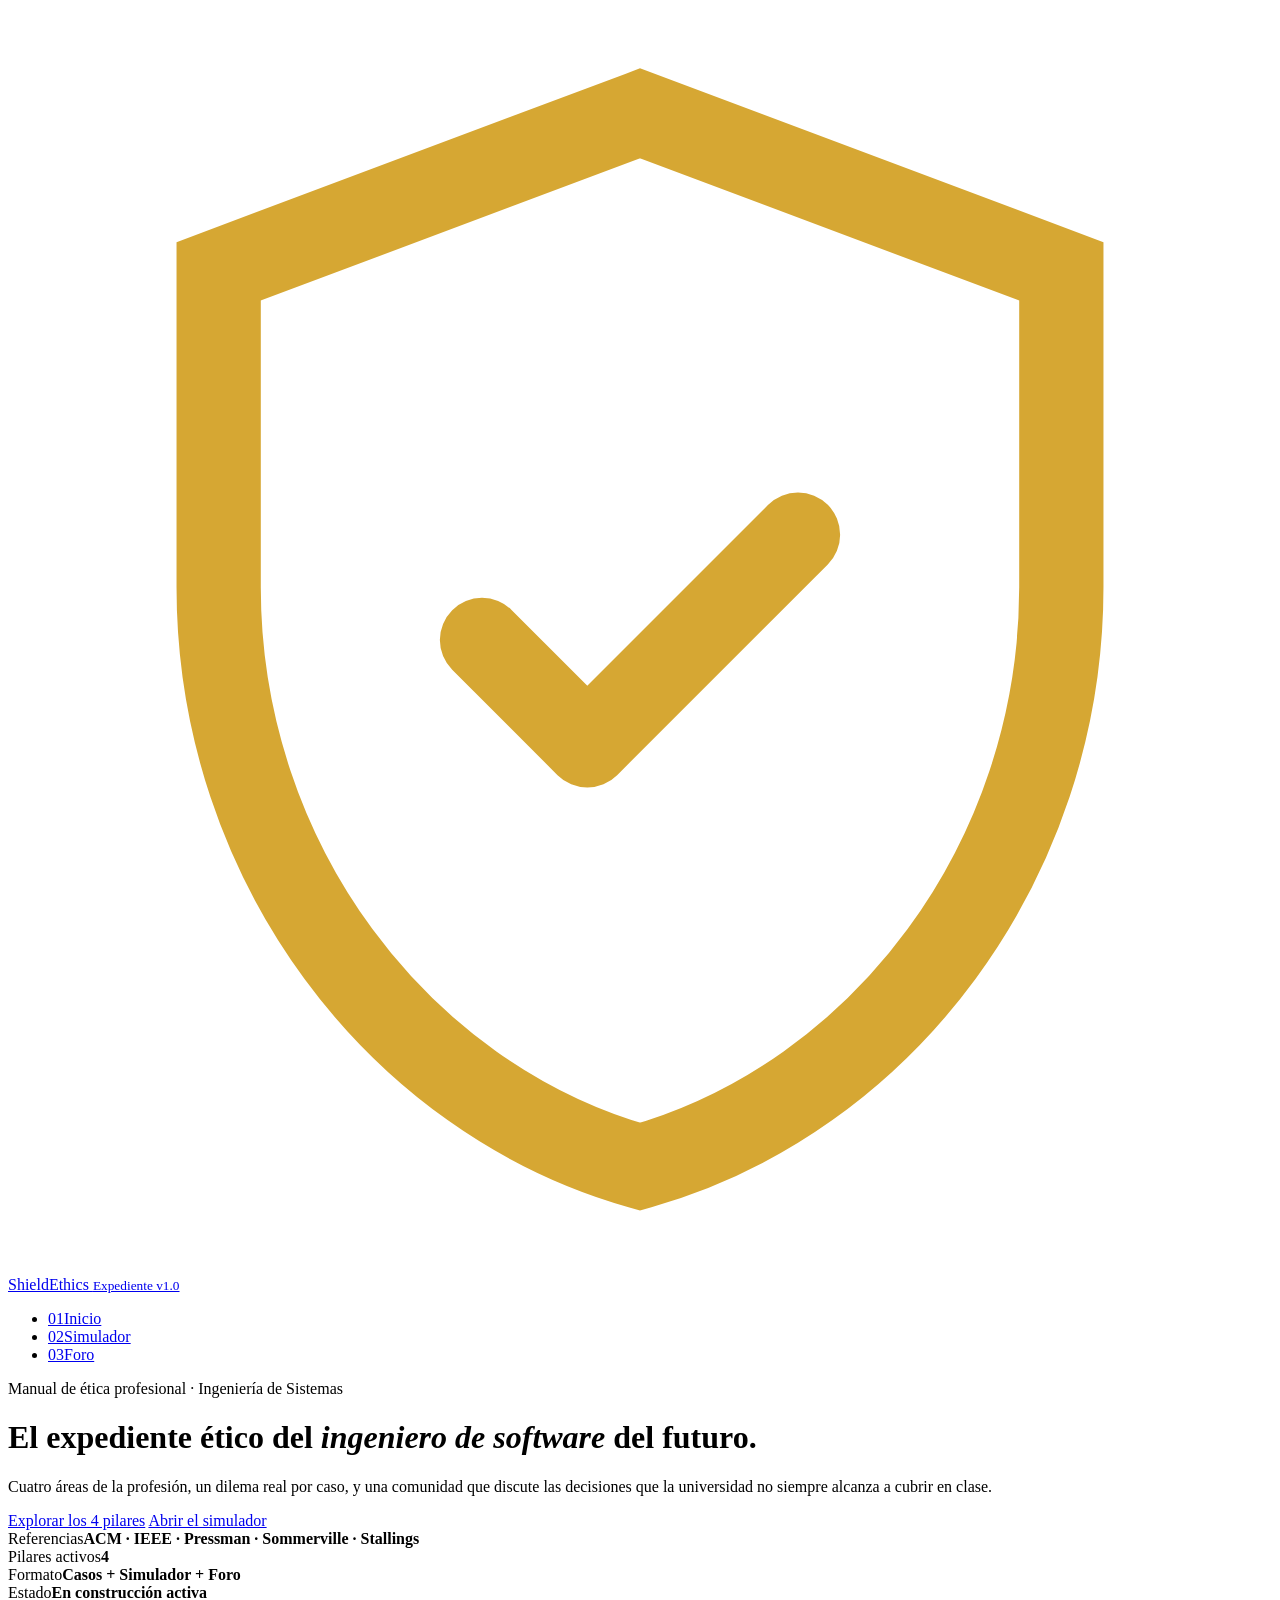
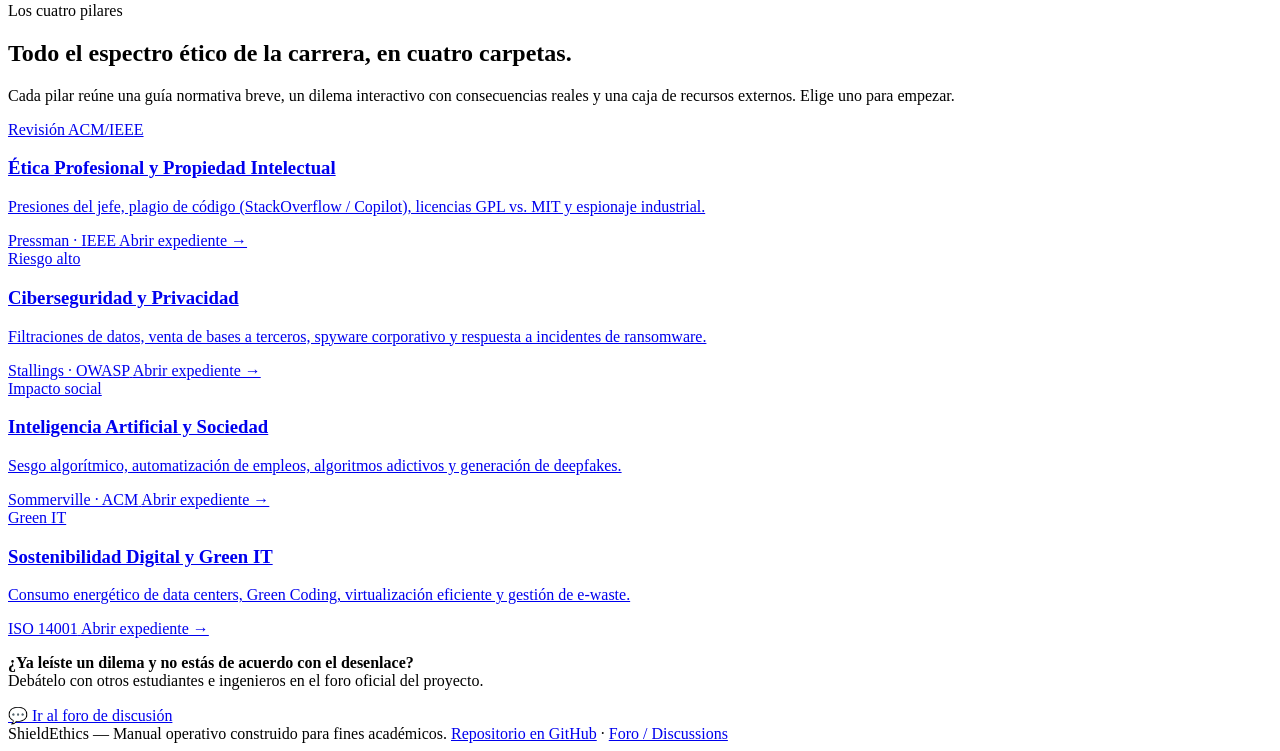
==== index.html @ cd9b612a "Add files via upload" ====
<!DOCTYPE html>
<html lang="es">
<head>
<meta charset="UTF-8">
<meta name="viewport" content="width=device-width, initial-scale=1.0">
<title>ShieldEthics — Manual Operativo del Ingeniero de Sistemas</title>
<meta name="description" content="Manual interactivo de ética profesional para ingeniería de sistemas: ética, ciberseguridad, inteligencia artificial y sostenibilidad digital.">
<link rel="stylesheet" href="css/estilos.css">
</head>
<body>

<nav class="nav">
  <div class="nav-inner">
    <a href="index.html" class="marca">
      <svg class="icono-escudo" viewBox="0 0 24 24" fill="none" xmlns="http://www.w3.org/2000/svg">
        <path d="M12 2L4 5v6c0 5.2 3.4 9.7 8 11 4.6-1.3 8-5.8 8-11V5l-8-3z" stroke="#D6A733" stroke-width="1.6"/>
        <path d="M9 12l2 2 4-4" stroke="#D6A733" stroke-width="1.6" stroke-linecap="round" stroke-linejoin="round"/>
      </svg>
      ShieldEthics <small>Expediente v1.0</small>
    </a>
    <ul class="nav-links">
      <li><a href="index.html" class="activo"><span class="n">01</span><span class="texto">Inicio</span></a></li>
      <li><a href="simulador.html"><span class="n">02</span><span class="texto">Simulador</span></a></li>
      <li><a href="https://github.com" target="_blank" rel="noopener" class="btn-foro-link"><span class="n">03</span><span class="texto">Foro</span></a></li>
    </ul>
  </div>
</nav>

<header class="hero">
  <div class="contenedor hero-grid">
    <div>
      <span class="eyebrow">Manual de ética profesional · Ingeniería de Sistemas</span>
      <h1>El expediente ético del <em>ingeniero de software</em> del futuro.</h1>
      <p class="lead">Cuatro áreas de la profesión, un dilema real por caso, y una comunidad que discute las decisiones que la universidad no siempre alcanza a cubrir en clase.</p>
      <div class="hero-acciones">
        <a href="#pilares" class="btn btn-primario">Explorar los 4 pilares</a>
        <a href="simulador.html" class="btn btn-secundario">Abrir el simulador</a>
      </div>
    </div>
    <div class="expediente-mini">
      <div class="fila"><span>Referencias</span><b>ACM · IEEE · Pressman · Sommerville · Stallings</b></div>
      <div class="fila"><span>Pilares activos</span><b>4</b></div>
      <div class="fila"><span>Formato</span><b>Casos + Simulador + Foro</b></div>
      <div class="fila"><span>Estado</span><b style="color:var(--amber)">En construcción activa</b></div>
    </div>
  </div>
</header>

<section class="seccion" id="pilares">
  <div class="contenedor">
    <div class="seccion-cabecera">
      <span class="eyebrow">Los cuatro pilares</span>
      <h2>Todo el espectro ético de la carrera, en cuatro carpetas.</h2>
      <p>Cada pilar reúne una guía normativa breve, un dilema interactivo con consecuencias reales y una caja de recursos externos. Elige uno para empezar.</p>
    </div>

    <div class="pilares-grid">

      <a class="carpeta p1" data-exp="EXP · 01" href="01-etica-profesional-y-propiedad-intelectual/index.html">
        <span class="sello">Revisión ACM/IEEE</span>
        <h3>Ética Profesional y Propiedad Intelectual</h3>
        <p>Presiones del jefe, plagio de código (StackOverflow / Copilot), licencias GPL vs. MIT y espionaje industrial.</p>
        <div class="autores">
          <span>Pressman · IEEE</span>
          <span class="ir">Abrir expediente →</span>
        </div>
      </a>

      <a class="carpeta p2" data-exp="EXP · 02" href="02-ciberseguridad-y-privacidad/index.html">
        <span class="sello">Riesgo alto</span>
        <h3>Ciberseguridad y Privacidad</h3>
        <p>Filtraciones de datos, venta de bases a terceros, spyware corporativo y respuesta a incidentes de ransomware.</p>
        <div class="autores">
          <span>Stallings · OWASP</span>
          <span class="ir">Abrir expediente →</span>
        </div>
      </a>

      <a class="carpeta p3" data-exp="EXP · 03" href="03-inteligencia-artificial-y-sociedad/index.html">
        <span class="sello">Impacto social</span>
        <h3>Inteligencia Artificial y Sociedad</h3>
        <p>Sesgo algorítmico, automatización de empleos, algoritmos adictivos y generación de deepfakes.</p>
        <div class="autores">
          <span>Sommerville · ACM</span>
          <span class="ir">Abrir expediente →</span>
        </div>
      </a>

      <a class="carpeta p4" data-exp="EXP · 04" href="04-sostenibilidad-y-green-it/index.html">
        <span class="sello">Green IT</span>
        <h3>Sostenibilidad Digital y Green IT</h3>
        <p>Consumo energético de data centers, Green Coding, virtualización eficiente y gestión de e-waste.</p>
        <div class="autores">
          <span>ISO 14001</span>
          <span class="ir">Abrir expediente →</span>
        </div>
      </a>

    </div>
  </div>
</section>

<section class="seccion" style="padding-top:0;">
  <div class="contenedor">
    <div class="cta-foro">
      <p><strong>¿Ya leíste un dilema y no estás de acuerdo con el desenlace?</strong><br>Debátelo con otros estudiantes e ingenieros en el foro oficial del proyecto.</p>
      <a href="https://github.com" target="_blank" rel="noopener" class="btn btn-foro">💬 Ir al foro de discusión</a>
    </div>
  </div>
</section>

<footer>
  <div class="contenedor footer-grid">
    <span>ShieldEthics — Manual operativo construido para fines académicos.</span>
    <span><a href="https://github.com" target="_blank" rel="noopener">Repositorio en GitHub</a> · <a href="https://github.com" target="_blank" rel="noopener">Foro / Discussions</a></span>
  </div>
</footer>

</body>
</html>
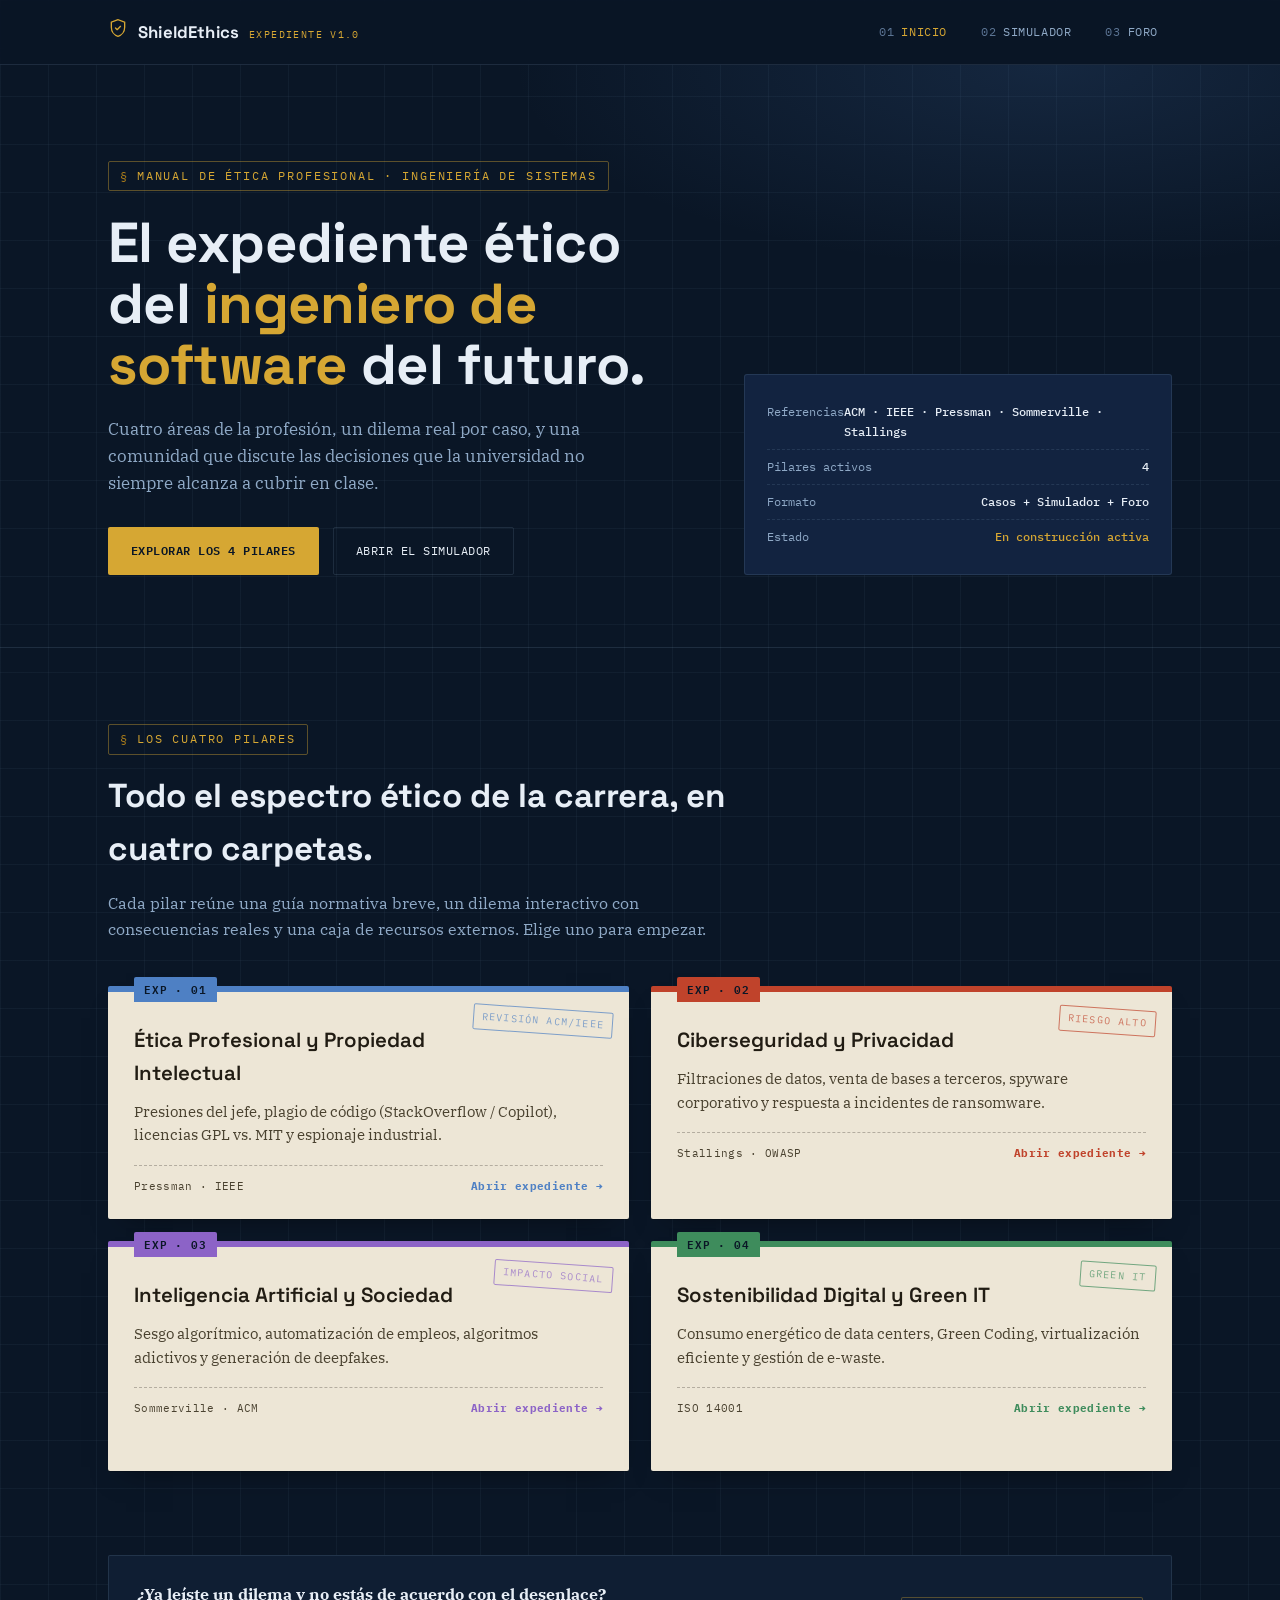
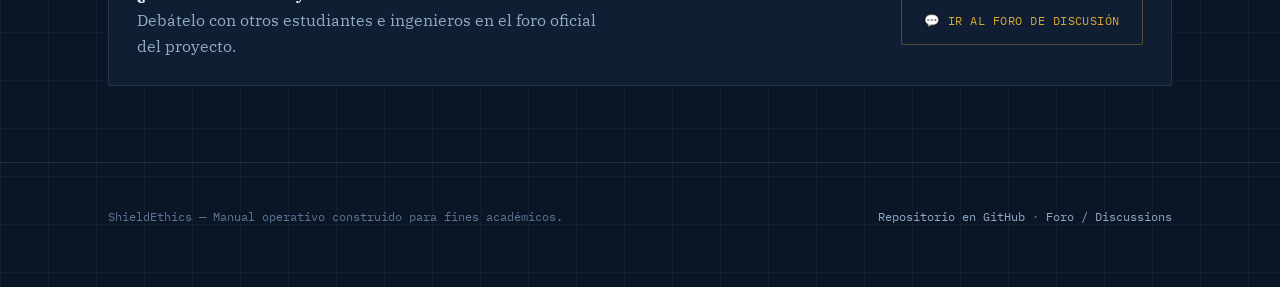
==== commit 92ede308: "Update index.html" ====
--- a/index.html
+++ b/index.html
@@ -21,7 +21,7 @@
     <ul class="nav-links">
       <li><a href="index.html" class="activo"><span class="n">01</span><span class="texto">Inicio</span></a></li>
       <li><a href="simulador.html"><span class="n">02</span><span class="texto">Simulador</span></a></li>
-      <li><a href="https://github.com" target="_blank" rel="noopener" class="btn-foro-link"><span class="n">03</span><span class="texto">Foro</span></a></li>
+      <li><a href="https://github.com/joseluisx-x/ethical-playboook/discussions" target="_blank" rel="noopener" class="btn-foro-link"><span class="n">03</span><span class="texto">Foro</span></a></li>
     </ul>
   </div>
 </nav>
@@ -112,7 +112,7 @@
 <footer>
   <div class="contenedor footer-grid">
     <span>ShieldEthics — Manual operativo construido para fines académicos.</span>
-    <span><a href="https://github.com" target="_blank" rel="noopener">Repositorio en GitHub</a> · <a href="https://github.com" target="_blank" rel="noopener">Foro / Discussions</a></span>
+    <span><a href="https://github.com/joseluisx-x/ethical-playboook/discussions" target="_blank" rel="noopener">Repositorio en GitHub</a> · <a href="https://github.com" target="_blank" rel="noopener">Foro / Discussions</a></span>
   </div>
 </footer>
 
--- a/css/estilos.css
+++ b/css/estilos.css
@@ -0,0 +1,468 @@
+/* =========================================================================
+   SHIELDETHICS — Manual Operativo del Ingeniero
+   Sistema de diseño: "Expediente de Ingeniería"
+   La estética se inspira en los legajos de auditoría técnica y los planos
+   de ingeniería: fondo tipo plano azul (blueprint), tarjetas que imitan
+   carpetas de expediente con sello de revisión, y tipografía que mezcla
+   una mano técnica (mono) con una mano editorial (serif) para transmitir
+   la doble naturaleza del proyecto: normativa + argumento humano.
+   ========================================================================= */
+
+@import url('https://fonts.googleapis.com/css2?family=Space+Grotesk:wght@400;500;600;700&family=IBM+Plex+Serif:ital,wght@0,400;0,500;0,600;1,400&family=IBM+Plex+Mono:wght@400;500;600&display=swap');
+
+:root{
+  /* --- paleta base (plano de ingeniería) --- */
+  --ink:            #0A1626;
+  --ink-2:          #0F1E33;
+  --panel:          #122340;
+  --panel-line:     rgba(146, 180, 214, 0.14);
+  --grid-line:      rgba(146, 180, 214, 0.055);
+
+  /* --- papel del expediente --- */
+  --paper:          #EDE6D6;
+  --paper-2:        #E2D8C0;
+  --paper-ink:       #211C13;
+  --paper-ink-soft: #4A4230;
+
+  /* --- texto sobre el plano --- */
+  --text:           #E7EEF6;
+  --text-muted:     #8FA9C6;
+  --text-faint:     #5C7594;
+
+  /* --- acento de autoridad / sello --- */
+  --amber:          #D6A733;
+  --amber-deep:     #A97C1B;
+
+  /* --- pilares --- */
+  --p1: #4E80C4;  /* Ética Profesional — azul institucional */
+  --p2: #C0432B;  /* Ciberseguridad — rojo alerta */
+  --p3: #8C63C7;  /* IA y Sociedad — morado */
+  --p4: #3E8C5C;  /* Sostenibilidad — verde técnico */
+
+  --radius: 3px;
+  --serif: 'IBM Plex Serif', Georgia, serif;
+  --display: 'Space Grotesk', 'IBM Plex Sans', sans-serif;
+  --mono: 'IBM Plex Mono', 'SFMono-Regular', monospace;
+}
+
+*{ box-sizing:border-box; }
+html{ scroll-behavior:smooth; }
+
+body{
+  margin:0;
+  background:
+    linear-gradient(var(--grid-line) 1px, transparent 1px) 0 0/48px 48px,
+    linear-gradient(90deg, var(--grid-line) 1px, transparent 1px) 0 0/48px 48px,
+    var(--ink);
+  color:var(--text);
+  font-family:var(--serif);
+  line-height:1.6;
+  -webkit-font-smoothing:antialiased;
+}
+
+a{ color:inherit; }
+img{ max-width:100%; }
+
+::selection{ background:var(--amber); color:var(--ink); }
+
+@media (prefers-reduced-motion: reduce){
+  *{ animation-duration:0.001ms !important; transition-duration:0.001ms !important; }
+}
+
+/* focus visibility */
+a:focus-visible, button:focus-visible, [tabindex]:focus-visible{
+  outline:2px solid var(--amber);
+  outline-offset:3px;
+}
+
+.contenedor{
+  max-width:1120px;
+  margin:0 auto;
+  padding:0 28px;
+}
+
+/* =========================================================================
+   NAV
+   ========================================================================= */
+.nav{
+  position:sticky; top:0; z-index:50;
+  background:rgba(10,22,38,0.86);
+  backdrop-filter:blur(10px);
+  border-bottom:1px solid var(--panel-line);
+}
+.nav-inner{
+  max-width:1120px; margin:0 auto; padding:0 28px;
+  height:64px; display:flex; align-items:center; justify-content:space-between;
+}
+.marca{
+  display:flex; align-items:baseline; gap:10px;
+  font-family:var(--display); font-weight:700; letter-spacing:0.01em;
+  font-size:1.05rem; text-decoration:none; color:var(--text);
+}
+.marca .icono-escudo{
+  width:20px; height:20px; flex:none;
+}
+.marca small{
+  font-family:var(--mono); font-weight:400; font-size:0.62rem;
+  color:var(--amber); letter-spacing:0.14em; text-transform:uppercase;
+}
+.nav-links{ display:flex; gap:6px; list-style:none; margin:0; padding:0; }
+.nav-links a{
+  display:flex; align-items:center; gap:7px;
+  font-family:var(--mono); font-size:0.74rem; letter-spacing:0.05em;
+  text-transform:uppercase; text-decoration:none;
+  color:var(--text-muted); padding:10px 14px; border-radius:var(--radius);
+  transition:color .15s ease, background .15s ease;
+}
+.nav-links a:hover{ color:var(--text); background:var(--panel); }
+.nav-links a.activo{ color:var(--amber); }
+.nav-links a .n{ color:var(--text-faint); }
+
+@media (max-width:720px){
+  .nav-links span.texto{ display:none; }
+  .nav-links a{ padding:10px 10px; }
+}
+
+/* =========================================================================
+   SELLO / ETIQUETAS TIPO EXPEDIENTE
+   ========================================================================= */
+.eyebrow{
+  display:inline-flex; align-items:center; gap:8px;
+  font-family:var(--mono); font-size:0.72rem; letter-spacing:0.16em;
+  text-transform:uppercase; color:var(--amber);
+  border:1px solid rgba(214,167,51,0.4);
+  padding:5px 11px; border-radius:2px;
+}
+.eyebrow::before{ content:"§"; color:var(--amber-deep); }
+
+.sello{
+  position:absolute; top:16px; right:16px;
+  font-family:var(--mono); font-size:0.62rem; letter-spacing:0.12em;
+  text-transform:uppercase; color:var(--amber);
+  border:1.5px solid var(--amber);
+  padding:4px 8px; border-radius:2px;
+  transform:rotate(4deg);
+  opacity:0.85;
+}
+
+/* =========================================================================
+   HERO
+   ========================================================================= */
+.hero{
+  padding:96px 0 72px;
+  border-bottom:1px solid var(--panel-line);
+  position:relative;
+  overflow:hidden;
+}
+.hero::after{
+  content:"";
+  position:absolute; inset:0;
+  background:radial-gradient(ellipse 60% 50% at 82% 0%, rgba(78,128,196,0.16), transparent 70%);
+  pointer-events:none;
+}
+.hero-grid{
+  display:grid; grid-template-columns:1.15fr 0.85fr; gap:56px; align-items:end;
+  position:relative;
+}
+@media (max-width:860px){ .hero-grid{ grid-template-columns:1fr; } }
+
+.hero h1{
+  font-family:var(--display); font-weight:700;
+  font-size:clamp(2.3rem, 4.4vw, 3.6rem);
+  line-height:1.08; letter-spacing:-0.01em;
+  margin:22px 0 20px; color:var(--text);
+}
+.hero h1 em{ font-style:normal; color:var(--amber); }
+.hero p.lead{
+  font-size:1.06rem; color:var(--text-muted); max-width:52ch; margin:0 0 30px;
+}
+.hero-acciones{ display:flex; gap:14px; flex-wrap:wrap; }
+
+.expediente-mini{
+  border:1px solid var(--panel-line); background:var(--panel);
+  border-radius:var(--radius); padding:20px 22px;
+  font-family:var(--mono); font-size:0.78rem; color:var(--text-muted);
+}
+.expediente-mini .fila{
+  display:flex; justify-content:space-between; padding:7px 0;
+  border-bottom:1px dashed var(--panel-line);
+}
+.expediente-mini .fila:last-child{ border-bottom:none; }
+.expediente-mini .fila b{ color:var(--text); font-weight:500; }
+
+/* =========================================================================
+   BOTONES
+   ========================================================================= */
+.btn{
+  display:inline-flex; align-items:center; gap:9px;
+  font-family:var(--mono); font-size:0.78rem; letter-spacing:0.04em;
+  text-transform:uppercase; text-decoration:none; cursor:pointer;
+  padding:13px 22px; border-radius:2px; border:1px solid transparent;
+  transition:transform .12s ease, background .15s ease, border-color .15s ease;
+}
+.btn:hover{ transform:translateY(-1px); }
+.btn-primario{ background:var(--amber); color:var(--ink); font-weight:600; }
+.btn-primario:hover{ background:#E4B948; }
+.btn-secundario{ background:transparent; color:var(--text); border-color:var(--panel-line); }
+.btn-secundario:hover{ border-color:var(--text-muted); }
+.btn-foro{ background:var(--ink-2); color:var(--amber); border-color:rgba(214,167,51,0.35); }
+.btn-foro:hover{ border-color:var(--amber); }
+
+/* =========================================================================
+   PILARES — tarjetas tipo carpeta de expediente
+   ========================================================================= */
+.seccion{ padding:76px 0; }
+.seccion-cabecera{ max-width:64ch; margin-bottom:44px; }
+.seccion-cabecera h2{
+  font-family:var(--display); font-size:clamp(1.6rem,2.6vw,2.1rem);
+  margin:14px 0 12px; color:var(--text);
+}
+.seccion-cabecera p{ color:var(--text-muted); }
+
+.pilares-grid{
+  display:grid; grid-template-columns:repeat(2, 1fr); gap:22px;
+}
+@media (max-width:760px){ .pilares-grid{ grid-template-columns:1fr; } }
+
+.carpeta{
+  --acento: var(--p1);
+  position:relative;
+  background:var(--paper);
+  color:var(--paper-ink);
+  border-radius:2px;
+  padding:26px 26px 24px;
+  min-height:230px;
+  text-decoration:none;
+  display:block;
+  box-shadow:0 1px 0 rgba(0,0,0,0.2), 0 14px 30px -18px rgba(0,0,0,0.55);
+  transition:transform .18s ease, box-shadow .18s ease;
+  border-top:6px solid var(--acento);
+}
+.carpeta:hover{
+  transform:translateY(-4px);
+  box-shadow:0 1px 0 rgba(0,0,0,0.2), 0 22px 40px -18px rgba(0,0,0,0.65);
+}
+.carpeta::before{
+  /* pestaña de carpeta */
+  content:attr(data-exp);
+  position:absolute; top:-15px; left:26px;
+  background:var(--acento); color:var(--ink);
+  font-family:var(--mono); font-size:0.66rem; letter-spacing:0.08em;
+  padding:4px 10px; border-radius:2px 2px 0 0;
+  font-weight:600;
+}
+.carpeta .sello{ color:var(--acento); border-color:var(--acento); opacity:0.7; }
+.carpeta h3{
+  font-family:var(--display); font-weight:600; font-size:1.28rem;
+  margin:6px 0 10px; padding-right:70px; color:var(--paper-ink);
+}
+.carpeta p{ color:var(--paper-ink-soft); font-size:0.92rem; margin:0 0 18px; }
+.carpeta .autores{
+  font-family:var(--mono); font-size:0.68rem; color:var(--paper-ink-soft);
+  letter-spacing:0.03em; border-top:1px dashed rgba(33,28,19,0.28);
+  padding-top:12px; display:flex; justify-content:space-between; align-items:center;
+}
+.carpeta .ir{ color:var(--acento); font-weight:700; }
+
+.carpeta.p1{ --acento:var(--p1); }
+.carpeta.p2{ --acento:var(--p2); }
+.carpeta.p3{ --acento:var(--p3); }
+.carpeta.p4{ --acento:var(--p4); }
+
+/* =========================================================================
+   CAJA DE RECURSOS / CAPAS DE CONTENIDO (páginas de pilar)
+   ========================================================================= */
+.migas{
+  font-family:var(--mono); font-size:0.74rem; color:var(--text-faint);
+  padding:22px 0 0;
+}
+.migas a{ color:var(--text-muted); text-decoration:none; }
+.migas a:hover{ color:var(--amber); }
+
+.pilar-hero{
+  padding:26px 0 46px;
+  border-bottom:1px solid var(--panel-line);
+}
+.pilar-hero .tag{ color:var(--acento-pilar); }
+.pilar-hero h1{
+  font-family:var(--display); font-size:clamp(2rem,4vw,2.7rem);
+  margin:16px 0 14px;
+}
+.pilar-hero p{ color:var(--text-muted); max-width:60ch; }
+
+.capa{
+  padding:52px 0; border-bottom:1px solid var(--panel-line);
+}
+.capa-titulo{
+  display:flex; align-items:center; gap:12px; margin-bottom:26px;
+}
+.capa-titulo .num{
+  font-family:var(--mono); font-size:0.72rem; color:var(--ink);
+  background:var(--acento-pilar); padding:4px 9px; border-radius:2px; font-weight:700;
+}
+.capa-titulo h2{ font-family:var(--display); font-size:1.5rem; margin:0; }
+
+.norma-grid{
+  display:grid; grid-template-columns:repeat(3,1fr); gap:16px;
+}
+@media (max-width:760px){ .norma-grid{ grid-template-columns:1fr; } }
+.norma{
+  background:var(--panel); border:1px solid var(--panel-line);
+  border-left:3px solid var(--acento-pilar);
+  padding:18px 18px; border-radius:2px;
+}
+.norma b{ display:block; font-family:var(--display); font-size:0.96rem; margin-bottom:6px; }
+.norma span{ color:var(--text-muted); font-size:0.86rem; }
+
+.dilema{
+  background:var(--paper); color:var(--paper-ink);
+  border-radius:2px; padding:30px 32px; position:relative;
+  border-top:6px solid var(--acento-pilar);
+}
+.dilema .sello{ color:var(--acento-pilar); border-color:var(--acento-pilar); }
+.dilema h3{ font-family:var(--display); margin:8px 0 14px; padding-right:110px; }
+.dilema p{ color:var(--paper-ink-soft); }
+.dilema .opciones{ margin-top:20px; display:grid; gap:10px; }
+.dilema .opciones div{
+  font-family:var(--mono); font-size:0.84rem;
+  border:1px dashed rgba(33,28,19,0.35); border-radius:2px;
+  padding:11px 14px;
+}
+.dilema .opciones b{ color:var(--acento-pilar); }
+
+.recursos{ display:grid; grid-template-columns:repeat(2,1fr); gap:14px; }
+@media (max-width:760px){ .recursos{ grid-template-columns:1fr; } }
+.recurso{
+  display:flex; justify-content:space-between; align-items:center; gap:12px;
+  background:var(--panel); border:1px solid var(--panel-line);
+  padding:16px 18px; border-radius:2px; text-decoration:none; color:var(--text);
+}
+.recurso:hover{ border-color:var(--acento-pilar); }
+.recurso small{ display:block; color:var(--text-muted); font-family:var(--mono); font-size:0.72rem; margin-top:4px; }
+.recurso .flecha{ color:var(--acento-pilar); font-family:var(--mono); }
+
+.cta-foro{
+  display:flex; align-items:center; justify-content:space-between; gap:20px;
+  flex-wrap:wrap;
+  background:var(--ink-2); border:1px solid var(--panel-line);
+  padding:26px 28px; border-radius:2px; margin-top:8px;
+}
+.cta-foro p{ margin:0; color:var(--text-muted); max-width:48ch; }
+.cta-foro strong{ color:var(--text); }
+
+/* páginas de pilar: acento por color, definido inline vía style */
+.p1-tema{ --acento-pilar:var(--p1); }
+.p2-tema{ --acento-pilar:var(--p2); }
+.p3-tema{ --acento-pilar:var(--p3); }
+.p4-tema{ --acento-pilar:var(--p4); }
+
+/* =========================================================================
+   SIMULADOR
+   ========================================================================= */
+.simulador-shell{ padding:52px 0 90px; }
+
+.simulador-intro{
+  text-align:center; max-width:60ch; margin:0 auto 40px;
+}
+.simulador-intro h1{
+  font-family:var(--display); font-size:clamp(1.9rem,3.6vw,2.5rem); margin:16px 0 12px;
+}
+.modo-grid{
+  display:grid; grid-template-columns:repeat(5,1fr); gap:12px; max-width:900px; margin:0 auto;
+}
+@media (max-width:820px){ .modo-grid{ grid-template-columns:repeat(2,1fr); } }
+.modo-card{
+  background:var(--panel); border:1px solid var(--panel-line);
+  border-radius:2px; padding:18px 14px; text-align:left; cursor:pointer;
+  color:var(--text); font-family:inherit; font-size:0.86rem;
+  border-top:4px solid var(--m-acento, var(--amber));
+  transition:transform .12s ease, border-color .12s ease;
+}
+.modo-card:hover{ transform:translateY(-3px); border-color:var(--m-acento, var(--amber)); }
+.modo-card b{ display:block; font-family:var(--display); font-size:0.95rem; margin-bottom:6px; }
+.modo-card span{ color:var(--text-muted); font-size:0.78rem; }
+
+#zona-juego{ display:none; max-width:760px; margin:0 auto; }
+#zona-juego.activo{ display:block; }
+
+.barra-progreso{
+  display:flex; align-items:center; gap:14px; margin-bottom:28px;
+  font-family:var(--mono); font-size:0.74rem; color:var(--text-muted);
+}
+.barra-progreso .pista{
+  flex:1; height:6px; background:var(--panel); border-radius:3px; overflow:hidden;
+  border:1px solid var(--panel-line);
+}
+.barra-progreso .relleno{
+  height:100%; background:var(--amber); width:0%; transition:width .35s ease;
+}
+
+.tarjeta-caso{
+  background:var(--paper); color:var(--paper-ink);
+  border-radius:2px; padding:34px 34px 30px; position:relative;
+  border-top:6px solid var(--amber-deep);
+}
+.tarjeta-caso .sello{ color:var(--amber-deep); border-color:var(--amber-deep); }
+.tarjeta-caso h2{ font-family:var(--display); font-size:1.4rem; margin:10px 0 16px; padding-right:110px; }
+.tarjeta-caso p.situacion{ color:var(--paper-ink-soft); margin-bottom:24px; }
+
+.opciones-juego{ display:grid; gap:12px; }
+.opcion-btn{
+  text-align:left; background:transparent; cursor:pointer;
+  border:1.5px solid rgba(33,28,19,0.3); border-radius:2px;
+  padding:14px 16px; font-family:var(--serif); font-size:0.95rem; color:var(--paper-ink);
+  transition:border-color .12s ease, background .12s ease;
+}
+.opcion-btn:hover{ border-color:var(--paper-ink); background:rgba(33,28,19,0.05); }
+.opcion-btn b{ font-family:var(--mono); color:var(--amber-deep); margin-right:8px; }
+.opcion-btn.elegida{ border-color:var(--amber-deep); background:rgba(169,124,27,0.1); }
+.opcion-btn:disabled{ cursor:default; opacity:0.75; }
+
+.retro{
+  margin-top:20px; padding:16px 18px; border-radius:2px;
+  font-size:0.9rem; border-left:4px solid var(--amber-deep);
+  background:rgba(169,124,27,0.08); color:var(--paper-ink-soft);
+  display:none;
+}
+.retro.activo{ display:block; }
+
+.acciones-caso{ display:flex; justify-content:flex-end; margin-top:22px; }
+
+.resultado{ display:none; }
+.resultado.activo{ display:block; }
+.resultado-cabecera{ text-align:center; margin-bottom:30px; }
+.resultado-cabecera .eyebrow{ margin-bottom:14px; }
+.resultado-cabecera h2{ font-family:var(--display); font-size:1.9rem; margin:0 0 10px; }
+.resultado-cabecera p{ color:var(--text-muted); }
+
+.perfil-tarjeta{
+  background:var(--paper); color:var(--paper-ink); border-radius:2px;
+  padding:30px 32px; border-top:6px solid var(--perfil-color, var(--amber));
+  margin-bottom:26px;
+}
+.perfil-tarjeta .sello{ color:var(--perfil-color, var(--amber-deep)); border-color:var(--perfil-color, var(--amber-deep)); }
+.perfil-tarjeta h3{ font-family:var(--display); font-size:1.5rem; margin:8px 0 10px; padding-right:110px; }
+.perfil-tarjeta p{ color:var(--paper-ink-soft); }
+
+.barras-categoria{ display:grid; gap:14px; margin:24px 0 30px; }
+.barra-cat{ display:grid; grid-template-columns:150px 1fr 50px; align-items:center; gap:12px; font-family:var(--mono); font-size:0.76rem; }
+.barra-cat .pista{ height:8px; background:var(--panel); border-radius:4px; overflow:hidden; border:1px solid var(--panel-line); }
+.barra-cat .relleno{ height:100%; }
+.barra-cat .relleno.etica{ background:var(--p1); }
+.barra-cat .relleno.impacto{ background:var(--p4); }
+.barra-cat .relleno.viabilidad{ background:var(--p2); }
+
+.resultado-acciones{ display:flex; gap:14px; justify-content:center; flex-wrap:wrap; }
+
+/* =========================================================================
+   FOOTER
+   ========================================================================= */
+footer{
+  border-top:1px solid var(--panel-line); padding:44px 0 60px;
+  color:var(--text-faint); font-family:var(--mono); font-size:0.76rem;
+}
+footer .footer-grid{
+  display:flex; justify-content:space-between; flex-wrap:wrap; gap:20px;
+}
+footer a{ color:var(--text-muted); text-decoration:none; }
+footer a:hover{ color:var(--amber); }
